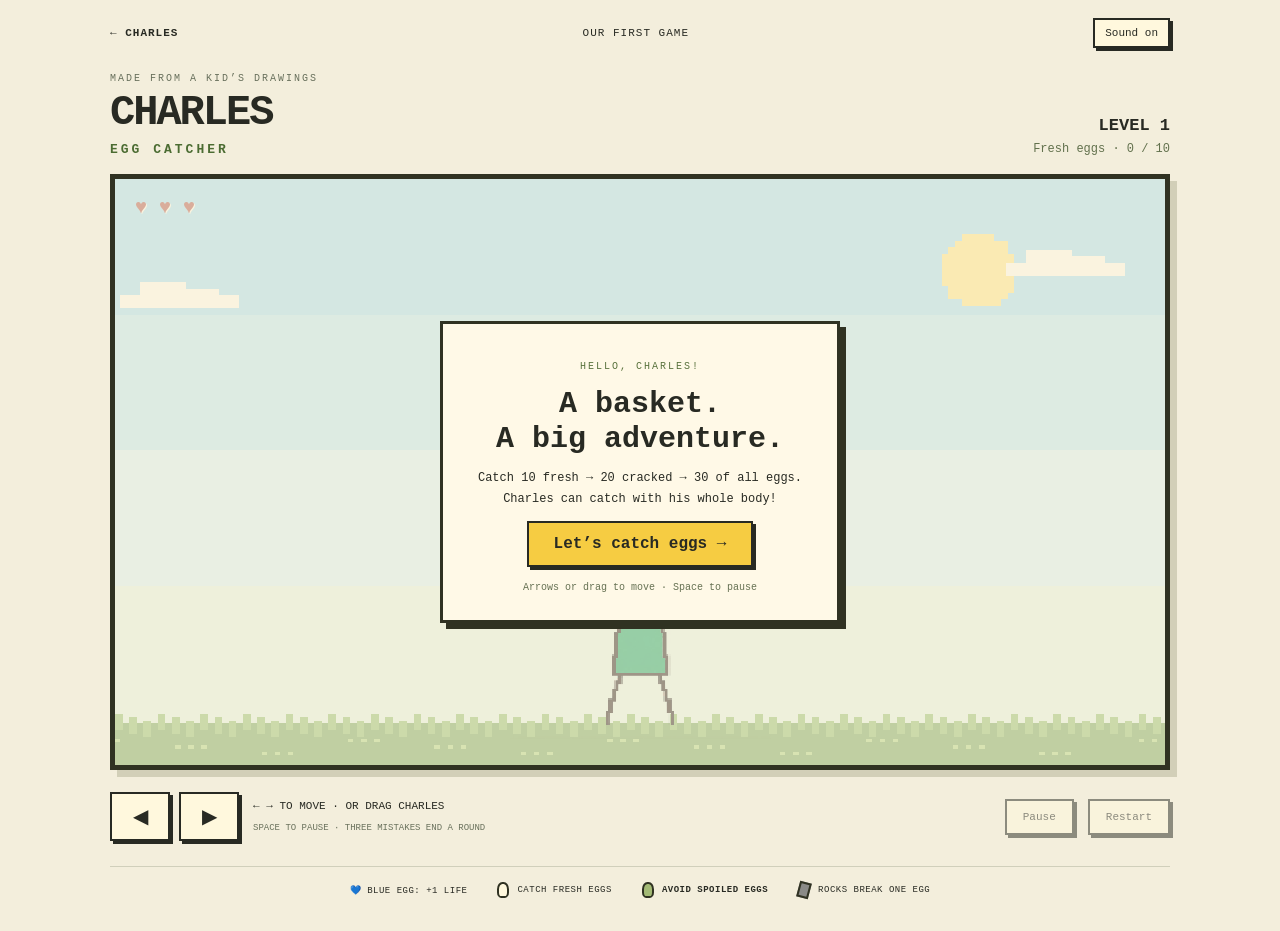
==== charles.html @ 715b9e9d "Publish Charles egg catcher game" ====
<!doctype html>
<html lang="en">
<head>
 <meta charset="utf-8"><meta name="viewport" content="width=device-width, initial-scale=1, viewport-fit=cover">
 <title>Charles · Egg catcher · PXL/01</title>
 <link rel="icon" type="image/png" href="assets/charles/app-icon-v3.png">
 <link rel="apple-touch-icon" href="assets/charles/app-icon-v3.png">
 <link rel="stylesheet" href="prototype/charles.css">
</head>
<body>
 <main>
  <header><a href="./" aria-label="Restart Charles">← CHARLES</a><span>OUR FIRST GAME</span><button id="sound" aria-pressed="false">Sound on</button></header>
  <div class="heading"><div><p>MADE FROM A KID’S DRAWINGS</p><h1>CHARLES<span>EGG CATCHER</span></h1></div><div class="round-info"><b id="level">LEVEL 1</b><span id="time">Fresh eggs · 0 / 10</span></div></div>
  <section class="stage" aria-label="Charles egg-catching game">
   <canvas id="game" width="960" height="540" tabindex="0" aria-label="Move Charles left and right to catch fresh eggs and avoid spoiled eggs and rocks"></canvas>
   <div class="hud"><span id="lives" aria-label="3 chances remaining">♥ ♥ ♥</span><span id="message" role="status" aria-live="polite"></span></div>
   <div id="slow" role="status" hidden></div>
   <div id="overlay"><div class="card"><p id="eyebrow">HELLO, CHARLES!</p><h2 id="headline">A basket.<br>A big adventure.</h2><p id="description">Catch 10 fresh → 20 cracked → 30 of all eggs.<br>Charles can catch with his whole body!</p><button id="start" disabled>Loading Charles…</button><p class="small" id="load-status">Preparing your drawings</p></div></div>
  </section>
  <footer><div class="move-buttons"><button id="left" aria-label="Move left">◀</button><button id="right" aria-label="Move right">▶</button></div><p>← → TO MOVE · OR DRAG CHARLES<br><span>SPACE TO PAUSE · THREE MISTAKES END A ROUND</span></p><button id="pause" disabled>Pause</button><button id="restart" disabled>Restart</button></footer>
  <div class="legend"><span>💙 BLUE EGG: +1 LIFE</span><span><i class="egg"></i> CATCH FRESH EGGS</span><span><i class="egg spoiled"></i> <b id="spoiled-rule">AVOID SPOILED EGGS</b></span><span><i class="rock"></i> ROCKS BREAK ONE EGG</span></div>
 </main>
 <script type="module" src="prototype/charles.mjs"></script>
</body>
</html>
---- prototype/charles.css ----
:root{font-family:ui-monospace,SFMono-Regular,Menlo,Consolas,monospace;color:#282a23;background:#f3eedc;font-synthesis:none}*{box-sizing:border-box}body{margin:0}button,a{-webkit-tap-highlight-color:transparent}button{font:inherit;cursor:pointer;color:inherit;border:2px solid #282a23;background:#fff8dd;padding:10px 16px;box-shadow:3px 3px 0 #282a23}button:active{transform:translate(2px,2px);box-shadow:1px 1px 0 #282a23}button:disabled{opacity:.5;cursor:default}button:focus-visible,a:focus-visible,canvas:focus-visible{outline:3px solid #2365bb;outline-offset:4px}main{max-width:1120px;margin:auto;padding:18px 30px}header{display:flex;align-items:center;justify-content:space-between;gap:15px;font-size:11px;letter-spacing:1px}header a{color:inherit;text-decoration:none;font-weight:bold}header button{font-size:11px;padding:7px 10px}.heading{display:flex;align-items:flex-end;justify-content:space-between;margin:25px 0 18px;gap:15px}.heading p{font-size:10px;letter-spacing:2px;margin:0 0 8px;color:#68705c}h1{font-size:42px;letter-spacing:-2px;line-height:1;margin:0}h1 span{font-size:13px;letter-spacing:3px;display:block;margin-top:9px;color:#4b6c32}.round-info{text-align:right;font-size:12px}.round-info b,.round-info span{display:block}.round-info b{font-size:17px}.round-info span{margin-top:7px;color:#62714d}.stage{position:relative;border:5px solid #303222;box-shadow:7px 7px 0 #d2cfb8;background:#fff4d2;aspect-ratio:16/9;overflow:hidden}canvas{display:block;width:100%;height:100%;image-rendering:pixelated;touch-action:none}.hud{position:absolute;top:17px;left:20px;right:20px;display:flex;justify-content:space-between;gap:10px;pointer-events:none;font-weight:bold;font-size:20px;color:#aa4336;text-shadow:1px 1px #fff9e4}#message{font-size:12px;color:#344426;max-width:65%;text-align:right}#overlay{position:absolute;inset:0;display:grid;place-items:center;background:#f7f0db9c}#overlay[hidden]{display:none}.card{text-align:center;background:#fff9e7;border:3px solid #303222;box-shadow:6px 6px 0 #303222;padding:24px 35px;max-width:92%}.card>p:first-child{font-size:10px;letter-spacing:2px;color:#59723d}.card h2{font-size:30px;line-height:1.15;margin:12px 0}.card p{font-size:12px;line-height:1.7}.card button{background:#f6cc42;font-weight:bold;padding:12px 25px}.card .small{font-size:10px;margin:12px 0 0;color:#667153}footer{display:flex;align-items:center;gap:14px;padding-top:22px}footer p{font-size:11px;line-height:1.9;flex:1;margin:0}footer p span{font-size:9px;color:#69715c}.move-buttons{display:flex;gap:9px}.move-buttons button{font-size:20px;width:60px;touch-action:none;user-select:none}footer>button{font-size:11px}.legend{display:flex;justify-content:center;gap:30px;margin-top:25px;padding:15px 0;border-top:1px solid #d0cfbb;font-size:9px;letter-spacing:.5px}.legend span{display:flex;align-items:center;gap:8px}.legend i{display:inline-block;width:12px;height:16px;border:2px solid #303222;background:#fff8dd;border-radius:45% 45% 35% 35%}.legend .spoiled{background:#a3ba75}.legend .rock{background:#8a8a87;border-radius:0;transform:rotate(15deg)}@media(max-width:650px){main{padding:12px}.heading{margin:22px 0 14px}h1{font-size:30px}header>span{display:none}.heading p{font-size:8px;letter-spacing:1px}h1 span{font-size:10px}.round-info{font-size:9px}.round-info b{font-size:12px}.stage{aspect-ratio:4/3}canvas{object-fit:fill}.card{padding:12px 16px}.card h2{font-size:23px}.card p{font-size:10px}.hud{top:10px;left:10px;right:10px;font-size:15px}#message{font-size:9px}footer{gap:10px;flex-wrap:wrap;padding-top:17px}footer p{min-width:160px;font-size:9px}.move-buttons button{width:48px;padding:7px}.legend{gap:15px;flex-wrap:wrap;font-size:8px;margin-top:18px}}

@media(max-width:650px){canvas{object-fit:contain}}

#slow{position:absolute;left:18px;top:50px;padding:7px 10px;background:#b7de79;color:#223525;border:2px solid #344828;font-size:11px;font-weight:bold;pointer-events:none}#slow[hidden]{display:none}

/* Native iPad game: edge-to-edge playfield with opposite thumb controls. */
html.ipad-game, .ipad-game body{width:100%;height:100%;overflow:hidden;background:#303222}
.ipad-game main{max-width:none;width:100%;height:100dvh;margin:0;padding:0}
.ipad-game .stage{position:fixed;inset:0;width:100%;height:100%;aspect-ratio:auto;border:0;box-shadow:none}
.ipad-game canvas{object-fit:fill}
.ipad-game header{position:fixed;z-index:5;top:max(12px,env(safe-area-inset-top));left:max(16px,env(safe-area-inset-left));right:max(16px,env(safe-area-inset-right));pointer-events:none}
.ipad-game header>a,.ipad-game header>button{pointer-events:auto;background:#fff8dd;border:2px solid #282a23;padding:12px 16px;font-size:14px;min-height:48px}
.ipad-game header>span,.ipad-game .heading>div:first-child,.ipad-game .legend,.ipad-game footer>p{display:none}
.ipad-game .heading{margin:0;display:contents}
.ipad-game .round-info{position:fixed;z-index:4;top:max(14px,env(safe-area-inset-top));left:50%;transform:translateX(-50%);text-align:center;background:#fff8ddd9;border:2px solid #303222;padding:8px 16px;pointer-events:none}
.ipad-game .round-info b{font-size:17px}.ipad-game .round-info span{font-size:13px;margin-top:4px;color:#344426}
.ipad-game .hud{top:82px;left:24px;right:24px;font-size:25px}.ipad-game #message{font-size:14px}.ipad-game #slow{top:120px}
.ipad-game footer,.ipad-game .move-buttons{display:contents}
.ipad-game .move-buttons button{position:fixed;z-index:5;bottom:max(24px,env(safe-area-inset-bottom));width:clamp(112px,14vw,180px);height:clamp(108px,18vh,156px);font-size:48px;background:#f6cc42e8;border:4px solid #303222;box-shadow:5px 5px 0 #303222;border-radius:16px;touch-action:none;-webkit-user-select:none;user-select:none}
.ipad-game #left{left:max(24px,env(safe-area-inset-left))}.ipad-game #right{right:max(24px,env(safe-area-inset-right))}
.ipad-game #pause,.ipad-game #restart{position:fixed;z-index:5;bottom:max(26px,env(safe-area-inset-bottom));min-width:94px;min-height:48px;font-size:14px;background:#fff8dde8}
.ipad-game #pause{right:calc(50% + 8px)}.ipad-game #restart{left:calc(50% + 8px)}
.ipad-game .card{max-width:min(600px,86vw);padding:24px 32px}.ipad-game .card h2{font-size:32px}.ipad-game .card p{font-size:14px}
.ipad-game body:has(#overlay:not([hidden])) .move-buttons button{visibility:hidden}

.ipad-game body{-webkit-touch-callout:none;-webkit-user-select:none;user-select:none}
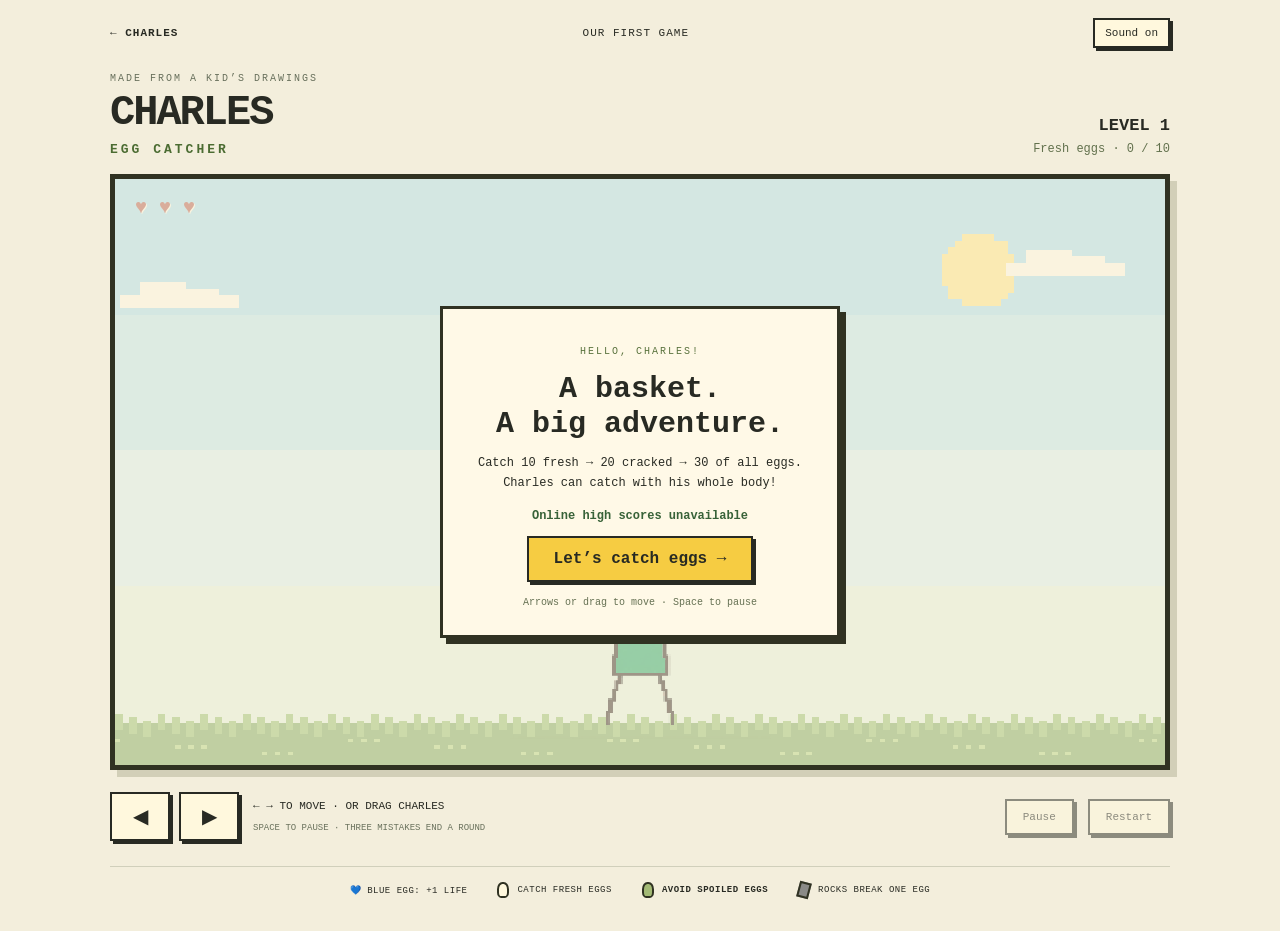
==== commit c0ca7ea0: "Add shared online high scores and nickname entry" ====
--- a/charles.html
+++ b/charles.html
@@ -15,7 +15,7 @@
    <canvas id="game" width="960" height="540" tabindex="0" aria-label="Move Charles left and right to catch fresh eggs and avoid spoiled eggs and rocks"></canvas>
    <div class="hud"><span id="lives" aria-label="3 chances remaining">♥ ♥ ♥</span><span id="message" role="status" aria-live="polite"></span></div>
    <div id="slow" role="status" hidden></div>
-   <div id="overlay"><div class="card"><p id="eyebrow">HELLO, CHARLES!</p><h2 id="headline">A basket.<br>A big adventure.</h2><p id="description">Catch 10 fresh → 20 cracked → 30 of all eggs.<br>Charles can catch with his whole body!</p><button id="start" disabled>Loading Charles…</button><p class="small" id="load-status">Preparing your drawings</p></div></div>
+   <div id="overlay"><div class="card"><p id="eyebrow">HELLO, CHARLES!</p><h2 id="headline">A basket.<br>A big adventure.</h2><p id="description">Catch 10 fresh → 20 cracked → 30 of all eggs.<br>Charles can catch with his whole body!</p><p id="record" aria-live="polite">Loading high scores…</p><section id="high-scores" hidden aria-label="Online high scores"><h3>WORLD TOP 10</h3><ol id="score-list"></ol><p id="scores-status" role="status"></p><form id="score-form" hidden><label for="player-name">Your nickname</label><div class="score-entry"><input id="player-name" name="nickname" maxlength="16" required autocomplete="nickname" placeholder="Charles" enterkeyhint="done"><button id="save-score" type="submit">Save score</button></div><p class="small">Your nickname and score will be public.</p></form></section><button id="start" disabled>Loading Charles…</button><p class="small" id="load-status">Preparing your drawings</p></div></div>
   </section>
   <footer><div class="move-buttons"><button id="left" aria-label="Move left">◀</button><button id="right" aria-label="Move right">▶</button></div><p>← → TO MOVE · OR DRAG CHARLES<br><span>SPACE TO PAUSE · THREE MISTAKES END A ROUND</span></p><button id="pause" disabled>Pause</button><button id="restart" disabled>Restart</button></footer>
   <div class="legend"><span>💙 BLUE EGG: +1 LIFE</span><span><i class="egg"></i> CATCH FRESH EGGS</span><span><i class="egg spoiled"></i> <b id="spoiled-rule">AVOID SPOILED EGGS</b></span><span><i class="rock"></i> ROCKS BREAK ONE EGG</span></div>
--- a/prototype/charles.css
+++ b/prototype/charles.css
@@ -25,3 +25,10 @@
 .ipad-game body:has(#overlay:not([hidden])) .move-buttons button{visibility:hidden}
 
 .ipad-game body{-webkit-touch-callout:none;-webkit-user-select:none;user-select:none}
+
+#record{font-size:12px;font-weight:bold;color:#386238;margin:10px 0}
+#high-scores[hidden],#score-form[hidden]{display:none}
+#high-scores{margin:12px auto 18px;max-width:340px;text-align:left}#high-scores h3{text-align:center;font-size:13px;letter-spacing:2px;margin:8px 0}
+#score-list{margin:8px 0;padding-left:28px;max-height:140px;overflow:auto;font-size:13px;line-height:1.7}#score-list li{padding-left:6px}#score-list li span{display:inline-block;max-width:75%;overflow:hidden;vertical-align:bottom;text-overflow:ellipsis}#score-list li b{float:right;margin-left:12px}
+#score-form label{display:block;font-size:12px;margin-bottom:6px}.score-entry{display:flex;gap:8px}.score-entry input{min-width:0;width:100%;border:2px solid #303222;background:#fffdf3;padding:10px;font:inherit;font-size:16px;color:#282a23;-webkit-user-select:text;user-select:text;-webkit-touch-callout:default}.score-entry button{font-size:12px;white-space:nowrap;padding:8px 10px}
+#scores-status{font-size:12px;line-height:1.4;margin:7px 0}.card{max-height:94%;overflow:auto}.ipad-game .card{max-height:calc(100dvh - 110px);overflow:auto}.ipad-game .card:has(#high-scores:not([hidden])){padding:12px 24px}.ipad-game .card:has(#high-scores:not([hidden])) h2{font-size:26px;margin:7px 0}.ipad-game .card #record{font-size:12px}.ipad-game .card #scores-status{font-size:12px}
